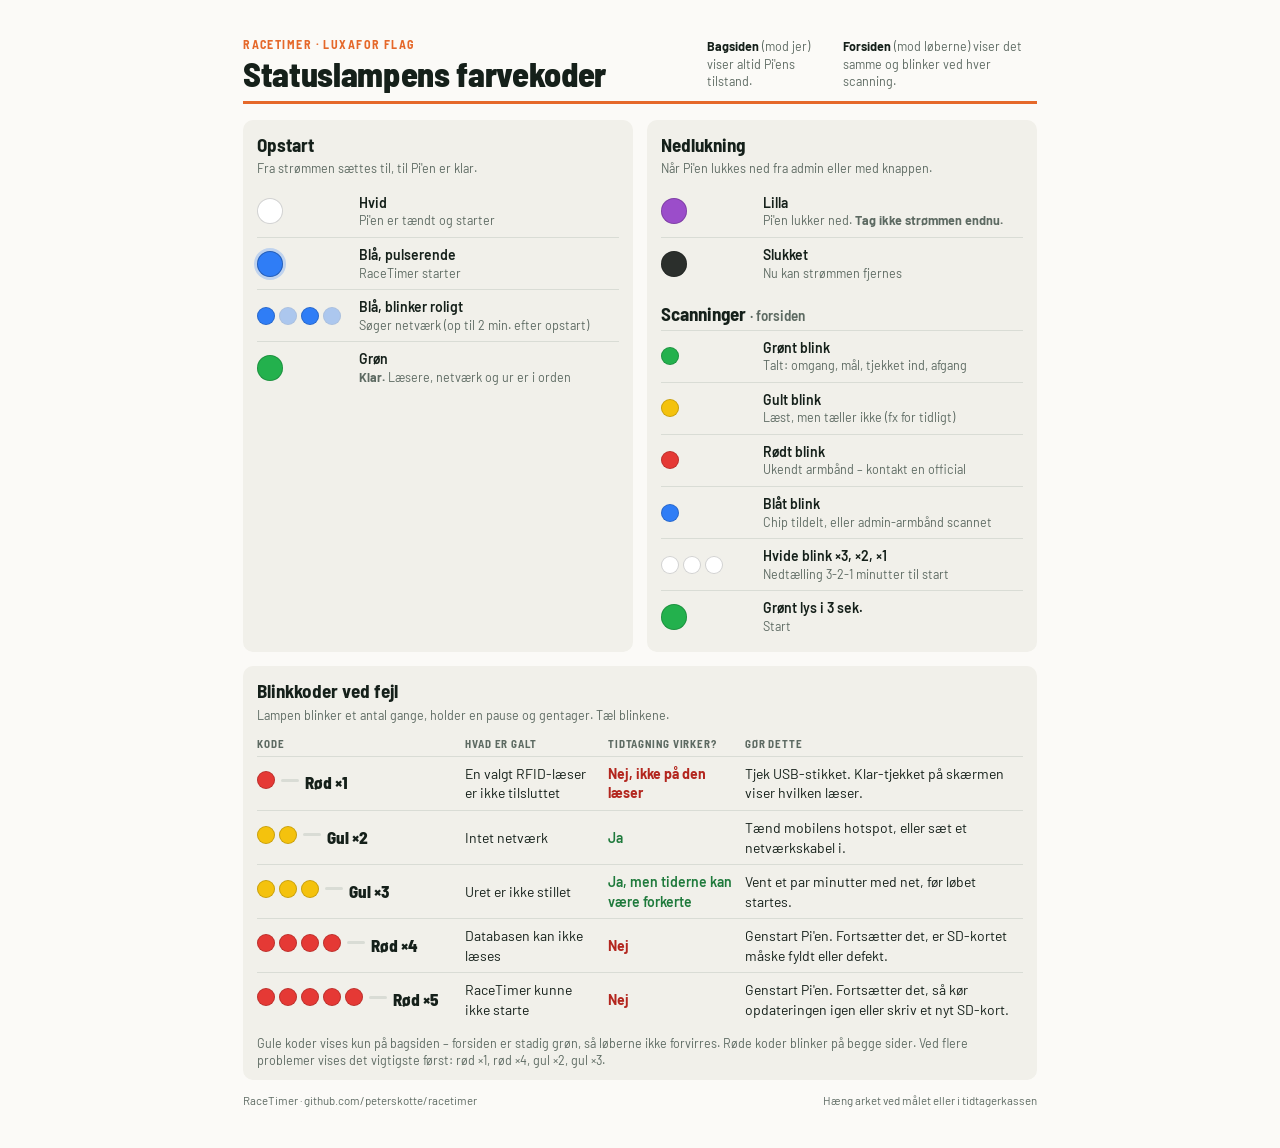
==== docs/statuslampe-farvekoder.html @ 909cb23e "Klar-tjek på Pi'ens skærm, admin-armbånd og ens læsere i nye porte - Klar-tjek ved opstart (/klar): " ====
<!doctype html>
<html lang="da">
<head>
<meta charset="utf-8">
<meta name="viewport" content="width=device-width, initial-scale=1, viewport-fit=cover">
<title>Statuslampens farvekoder</title>
<meta name="claude:viewport-fit-sides" content="cover">
<link rel="preconnect" href="https://fonts.googleapis.com">
<link rel="stylesheet" href="https://fonts.googleapis.com/css2?family=Barlow+Semi+Condensed:wght@600;700;800&family=Barlow:wght@400;500;600&display=swap">
<style>
  /* Layout: ét A4-ark – sidehoved, så fire bokse (opstart, blinkkoder, scanninger, nedlukning) i to kolonner; én kolonne på mobil.
     Arket er bevidst lyst i begge temaer, fordi det skal printes. */
  :root {
    --paper: #fbfaf7;
    --ink: #15201a;
    --soft: #5d6a62;
    --rule: #d9dcd5;
    --panel: #f1f0ea;
    --brand: #e5682a;
    /* lampens egne farver */
    --l-white: #ffffff; --l-blue: #2f7df6; --l-green: #23b14d; --l-yellow: #f4c20d; --l-red: #e53935; --l-purple: #9b4dca; --l-off: #2b2f2c;
    --display: "Barlow Semi Condensed", "Arial Narrow", "Helvetica Neue", sans-serif;
    --body: "Barlow", "Helvetica Neue", Arial, sans-serif;
    color-scheme: light;
  }
  body { background: var(--paper); color: var(--ink); font-family: var(--body); font-size: 14px; line-height: 1.4;
         -webkit-print-color-adjust: exact; print-color-adjust: exact; }
  .sheet { max-width: 210mm; margin: 0 auto; padding-block: 28px 32px;
           padding-left: max(16px, env(safe-area-inset-left, 0px)); padding-right: max(16px, env(safe-area-inset-right, 0px)); }
  header { display: flex; align-items: flex-end; justify-content: space-between; gap: 16px; flex-wrap: wrap;
           border-bottom: 3px solid var(--brand); padding-bottom: 10px; margin-bottom: 16px; }
  h1 { font-family: var(--display); font-weight: 800; font-size: 34px; line-height: 1; margin: 0; letter-spacing: -0.01em; text-wrap: balance; }
  .kicker { font-family: var(--display); font-weight: 700; text-transform: uppercase; letter-spacing: .12em; font-size: 12px; color: var(--brand); margin: 0 0 4px; }
  .sides { display: flex; gap: 14px; font-size: 12.5px; color: var(--soft); max-width: 330px; }
  .sides b { color: var(--ink); }
  .grid { display: grid; grid-template-columns: 1fr 1fr; gap: 14px; }
  .grid > * { min-width: 0; }
  section { background: var(--panel); border-radius: 10px; padding: 12px 14px 10px; }
  section.wide { grid-column: 1 / -1; }
  h2 { font-family: var(--display); font-weight: 700; font-size: 19px; margin: 0 0 2px; }
  h2 + p { margin: 0 0 8px; color: var(--soft); font-size: 12.5px; }
  .row { display: grid; grid-template-columns: 92px 1fr; gap: 10px; align-items: center; padding: 7px 0; border-top: 1px solid var(--rule); }
  .row:first-of-type { border-top: 0; }
  .what { font-weight: 600; }
  .what small { display: block; font-weight: 400; color: var(--soft); font-size: 12.5px; }
  /* lampen tegnet som runde LED'er; blink = flere prikker og en pause-streg */
  .lamp { display: flex; align-items: center; gap: 4px; }
  .led { width: 18px; height: 18px; border-radius: 50%; flex: none; box-shadow: inset 0 0 0 1px rgba(0,0,0,.18); }
  .led.big { width: 26px; height: 26px; }
  .led.ring { box-shadow: inset 0 0 0 1px rgba(0,0,0,.25), 0 0 0 3px rgba(47,125,246,.25); }
  .led.dim { opacity: .35; }
  .pause { width: 18px; height: 3px; border-radius: 2px; background: var(--rule); margin-left: 2px; }
  .w { background: var(--l-white); } .b { background: var(--l-blue); } .g { background: var(--l-green); } .y { background: var(--l-yellow); }
  .r { background: var(--l-red); } .p { background: var(--l-purple); } .o { background: var(--l-off); }
  .codes { width: 100%; border-collapse: collapse; }
  .codes th { text-align: left; font-family: var(--display); font-weight: 700; text-transform: uppercase; letter-spacing: .08em; font-size: 11px;
              color: var(--soft); padding: 4px 8px 4px 0; }
  .codes td { border-top: 1px solid var(--rule); padding: 7px 8px 7px 0; vertical-align: middle; }
  .codes td:first-child { width: 200px; white-space: nowrap; }
  .codes .code { font-family: var(--display); font-weight: 800; font-size: 17px; margin-left: 6px; white-space: nowrap; }
  .yes { color: #1f7a3c; font-weight: 600; } .no { color: #b3261e; font-weight: 700; }
  .tablewrap { overflow-x: auto; }
  .note { margin: 8px 0 0; font-size: 12.5px; color: var(--soft); }
  footer { margin-top: 12px; font-size: 11.5px; color: var(--soft); display: flex; justify-content: space-between; gap: 12px; flex-wrap: wrap; }
  @media (max-width: 640px) {
    .grid { grid-template-columns: 1fr; }
    h1 { font-size: 28px; }
    .codes td:first-child { width: 120px; }
  }
  @media print {
    @page { size: A4; margin: 9mm; }
    body { background: #fff; font-size: 11.5px; line-height: 1.3; }
    .sheet { max-width: none; padding: 0; }
    header { margin-bottom: 10px; padding-bottom: 8px; } h1 { font-size: 28px; }
    .grid { gap: 10px; } section { break-inside: avoid; padding: 9px 12px 7px; }
    h2 { font-size: 16px; } h2 + p { margin-bottom: 4px; font-size: 11px; }
    .row { padding: 4px 0; grid-template-columns: 84px 1fr; } .what small, .note, .sides { font-size: 11px; }
    .codes td { padding: 5px 8px 5px 0; } .codes .code { font-size: 15px; }
    .led { width: 15px; height: 15px; } .led.big { width: 21px; height: 21px; }
    footer { margin-top: 8px; }
  }
</style>
</head>
<body>

<div class="sheet">
  <header>
    <div>
      <p class="kicker">RaceTimer · Luxafor Flag</p>
      <h1>Statuslampens farvekoder</h1>
    </div>
    <div class="sides">
      <div><b>Bagsiden</b> (mod jer) viser altid Pi'ens tilstand.</div>
      <div><b>Forsiden</b> (mod løberne) viser det samme og blinker ved hver scanning.</div>
    </div>
  </header>

  <div class="grid">
    <section>
      <h2>Opstart</h2>
      <p>Fra strømmen sættes til, til Pi'en er klar.</p>
      <div class="row"><div class="lamp"><i class="led big w"></i></div><div class="what">Hvid<small>Pi'en er tændt og starter</small></div></div>
      <div class="row"><div class="lamp"><i class="led big b ring"></i></div><div class="what">Blå, pulserende<small>RaceTimer starter</small></div></div>
      <div class="row"><div class="lamp"><i class="led b"></i><i class="led b dim"></i><i class="led b"></i><i class="led b dim"></i></div><div class="what">Blå, blinker roligt<small>Søger netværk (op til 2 min. efter opstart)</small></div></div>
      <div class="row"><div class="lamp"><i class="led big g"></i></div><div class="what">Grøn<small><b>Klar.</b> Læsere, netværk og ur er i orden</small></div></div>
    </section>

    <section>
      <h2>Nedlukning</h2>
      <p>Når Pi'en lukkes ned fra admin eller med knappen.</p>
      <div class="row"><div class="lamp"><i class="led big p"></i></div><div class="what">Lilla<small>Pi'en lukker ned. <b>Tag ikke strømmen endnu.</b></small></div></div>
      <div class="row"><div class="lamp"><i class="led big o"></i></div><div class="what">Slukket<small>Nu kan strømmen fjernes</small></div></div>
      <h2 style="margin-top:12px">Scanninger <span style="font-weight:600;color:var(--soft);font-size:15px">· forsiden</span></h2>
      <div class="row"><div class="lamp"><i class="led g"></i></div><div class="what">Grønt blink<small>Talt: omgang, mål, tjekket ind, afgang</small></div></div>
      <div class="row"><div class="lamp"><i class="led y"></i></div><div class="what">Gult blink<small>Læst, men tæller ikke (fx for tidligt)</small></div></div>
      <div class="row"><div class="lamp"><i class="led r"></i></div><div class="what">Rødt blink<small>Ukendt armbånd – kontakt en official</small></div></div>
      <div class="row"><div class="lamp"><i class="led b"></i></div><div class="what">Blåt blink<small>Chip tildelt, eller admin-armbånd scannet</small></div></div>
      <div class="row"><div class="lamp"><i class="led w"></i><i class="led w"></i><i class="led w"></i></div><div class="what">Hvide blink ×3, ×2, ×1<small>Nedtælling 3-2-1 minutter til start</small></div></div>
      <div class="row"><div class="lamp"><i class="led big g"></i></div><div class="what">Grønt lys i 3 sek.<small>Start</small></div></div>
    </section>

    <section class="wide">
      <h2>Blinkkoder ved fejl</h2>
      <p>Lampen blinker et antal gange, holder en pause og gentager. Tæl blinkene.</p>
      <div class="tablewrap">
        <table class="codes">
          <thead><tr><th>Kode</th><th>Hvad er galt</th><th>Tidtagning virker?</th><th>Gør dette</th></tr></thead>
          <tbody>
            <tr><td><span class="lamp" style="display:inline-flex"><i class="led r"></i><i class="pause"></i></span><span class="code">Rød ×1</span></td>
              <td>En valgt RFID-læser er ikke tilsluttet</td><td class="no">Nej, ikke på den læser</td><td>Tjek USB-stikket. Klar-tjekket på skærmen viser hvilken læser.</td></tr>
            <tr><td><span class="lamp" style="display:inline-flex"><i class="led y"></i><i class="led y"></i><i class="pause"></i></span><span class="code">Gul ×2</span></td>
              <td>Intet netværk</td><td class="yes">Ja</td><td>Tænd mobilens hotspot, eller sæt et netværkskabel i.</td></tr>
            <tr><td><span class="lamp" style="display:inline-flex"><i class="led y"></i><i class="led y"></i><i class="led y"></i><i class="pause"></i></span><span class="code">Gul ×3</span></td>
              <td>Uret er ikke stillet</td><td class="yes">Ja, men tiderne kan være forkerte</td><td>Vent et par minutter med net, før løbet startes.</td></tr>
            <tr><td><span class="lamp" style="display:inline-flex"><i class="led r"></i><i class="led r"></i><i class="led r"></i><i class="led r"></i><i class="pause"></i></span><span class="code">Rød ×4</span></td>
              <td>Databasen kan ikke læses</td><td class="no">Nej</td><td>Genstart Pi'en. Fortsætter det, er SD-kortet måske fyldt eller defekt.</td></tr>
            <tr><td><span class="lamp" style="display:inline-flex"><i class="led r"></i><i class="led r"></i><i class="led r"></i><i class="led r"></i><i class="led r"></i><i class="pause"></i></span><span class="code">Rød ×5</span></td>
              <td>RaceTimer kunne ikke starte</td><td class="no">Nej</td><td>Genstart Pi'en. Fortsætter det, så kør opdateringen igen eller skriv et nyt SD-kort.</td></tr>
          </tbody>
        </table>
      </div>
      <p class="note">Gule koder vises kun på bagsiden – forsiden er stadig grøn, så løberne ikke forvirres. Røde koder blinker på begge sider.
        Ved flere problemer vises det vigtigste først: rød ×1, rød ×4, gul ×2, gul ×3.</p>
    </section>
  </div>

  <footer><span>RaceTimer · github.com/peterskotte/racetimer</span><span>Hæng arket ved målet eller i tidtagerkassen</span></footer>
</div>
</body>
</html>
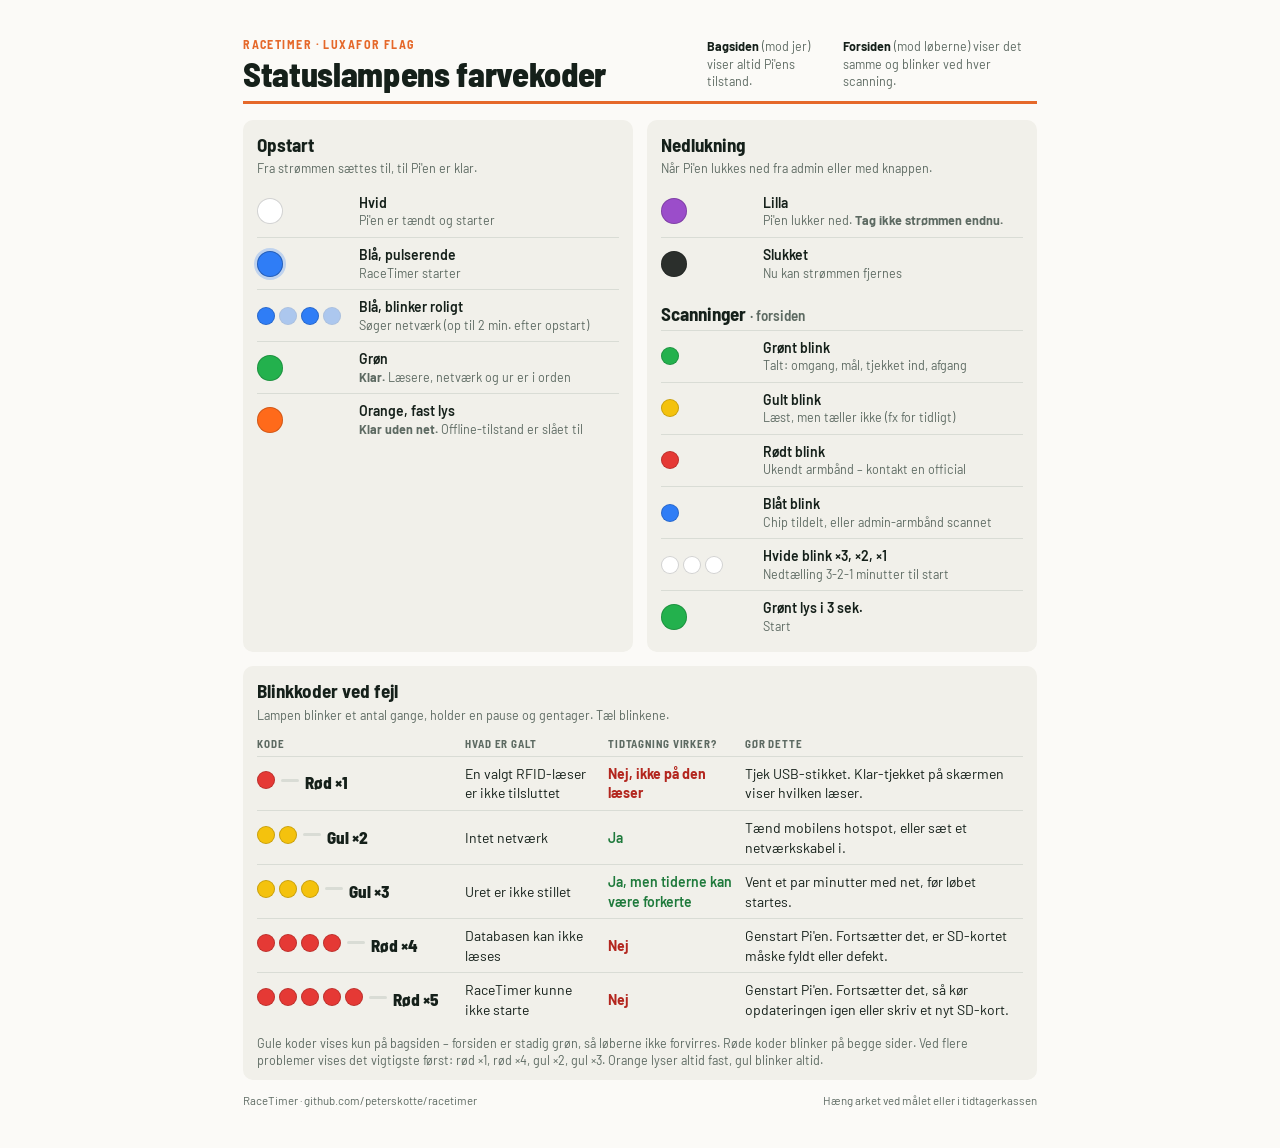
==== commit 60ca0679: "Callout, løbsportal, skærmen slukker selv og ny vejledning - Callout (A til B, intervalstart, tidslø" ====
--- a/docs/statuslampe-farvekoder.html
+++ b/docs/statuslampe-farvekoder.html
@@ -18,7 +18,7 @@
     --panel: #f1f0ea;
     --brand: #e5682a;
     /* lampens egne farver */
-    --l-white: #ffffff; --l-blue: #2f7df6; --l-green: #23b14d; --l-yellow: #f4c20d; --l-red: #e53935; --l-purple: #9b4dca; --l-off: #2b2f2c;
+    --l-white: #ffffff; --l-blue: #2f7df6; --l-green: #23b14d; --l-yellow: #f4c20d; --l-red: #e53935; --l-purple: #9b4dca; --l-orange: #ff6a1a; --l-off: #2b2f2c;
     --display: "Barlow Semi Condensed", "Arial Narrow", "Helvetica Neue", sans-serif;
     --body: "Barlow", "Helvetica Neue", Arial, sans-serif;
     color-scheme: light;
@@ -51,7 +51,7 @@
   .led.dim { opacity: .35; }
   .pause { width: 18px; height: 3px; border-radius: 2px; background: var(--rule); margin-left: 2px; }
   .w { background: var(--l-white); } .b { background: var(--l-blue); } .g { background: var(--l-green); } .y { background: var(--l-yellow); }
-  .r { background: var(--l-red); } .p { background: var(--l-purple); } .o { background: var(--l-off); }
+  .r { background: var(--l-red); } .p { background: var(--l-purple); } .or { background: var(--l-orange); } .o { background: var(--l-off); }
   .codes { width: 100%; border-collapse: collapse; }
   .codes th { text-align: left; font-family: var(--display); font-weight: 700; text-transform: uppercase; letter-spacing: .08em; font-size: 11px;
               color: var(--soft); padding: 4px 8px 4px 0; }
@@ -103,6 +103,7 @@
       <div class="row"><div class="lamp"><i class="led big b ring"></i></div><div class="what">Blå, pulserende<small>RaceTimer starter</small></div></div>
       <div class="row"><div class="lamp"><i class="led b"></i><i class="led b dim"></i><i class="led b"></i><i class="led b dim"></i></div><div class="what">Blå, blinker roligt<small>Søger netværk (op til 2 min. efter opstart)</small></div></div>
       <div class="row"><div class="lamp"><i class="led big g"></i></div><div class="what">Grøn<small><b>Klar.</b> Læsere, netværk og ur er i orden</small></div></div>
+      <div class="row"><div class="lamp"><i class="led big or"></i></div><div class="what">Orange, fast lys<small><b>Klar uden net.</b> Offline-tilstand er slået til</small></div></div>
     </section>
 
     <section>
@@ -140,7 +141,7 @@
         </table>
       </div>
       <p class="note">Gule koder vises kun på bagsiden – forsiden er stadig grøn, så løberne ikke forvirres. Røde koder blinker på begge sider.
-        Ved flere problemer vises det vigtigste først: rød ×1, rød ×4, gul ×2, gul ×3.</p>
+        Ved flere problemer vises det vigtigste først: rød ×1, rød ×4, gul ×2, gul ×3. Orange lyser altid fast, gul blinker altid.</p>
     </section>
   </div>
 
